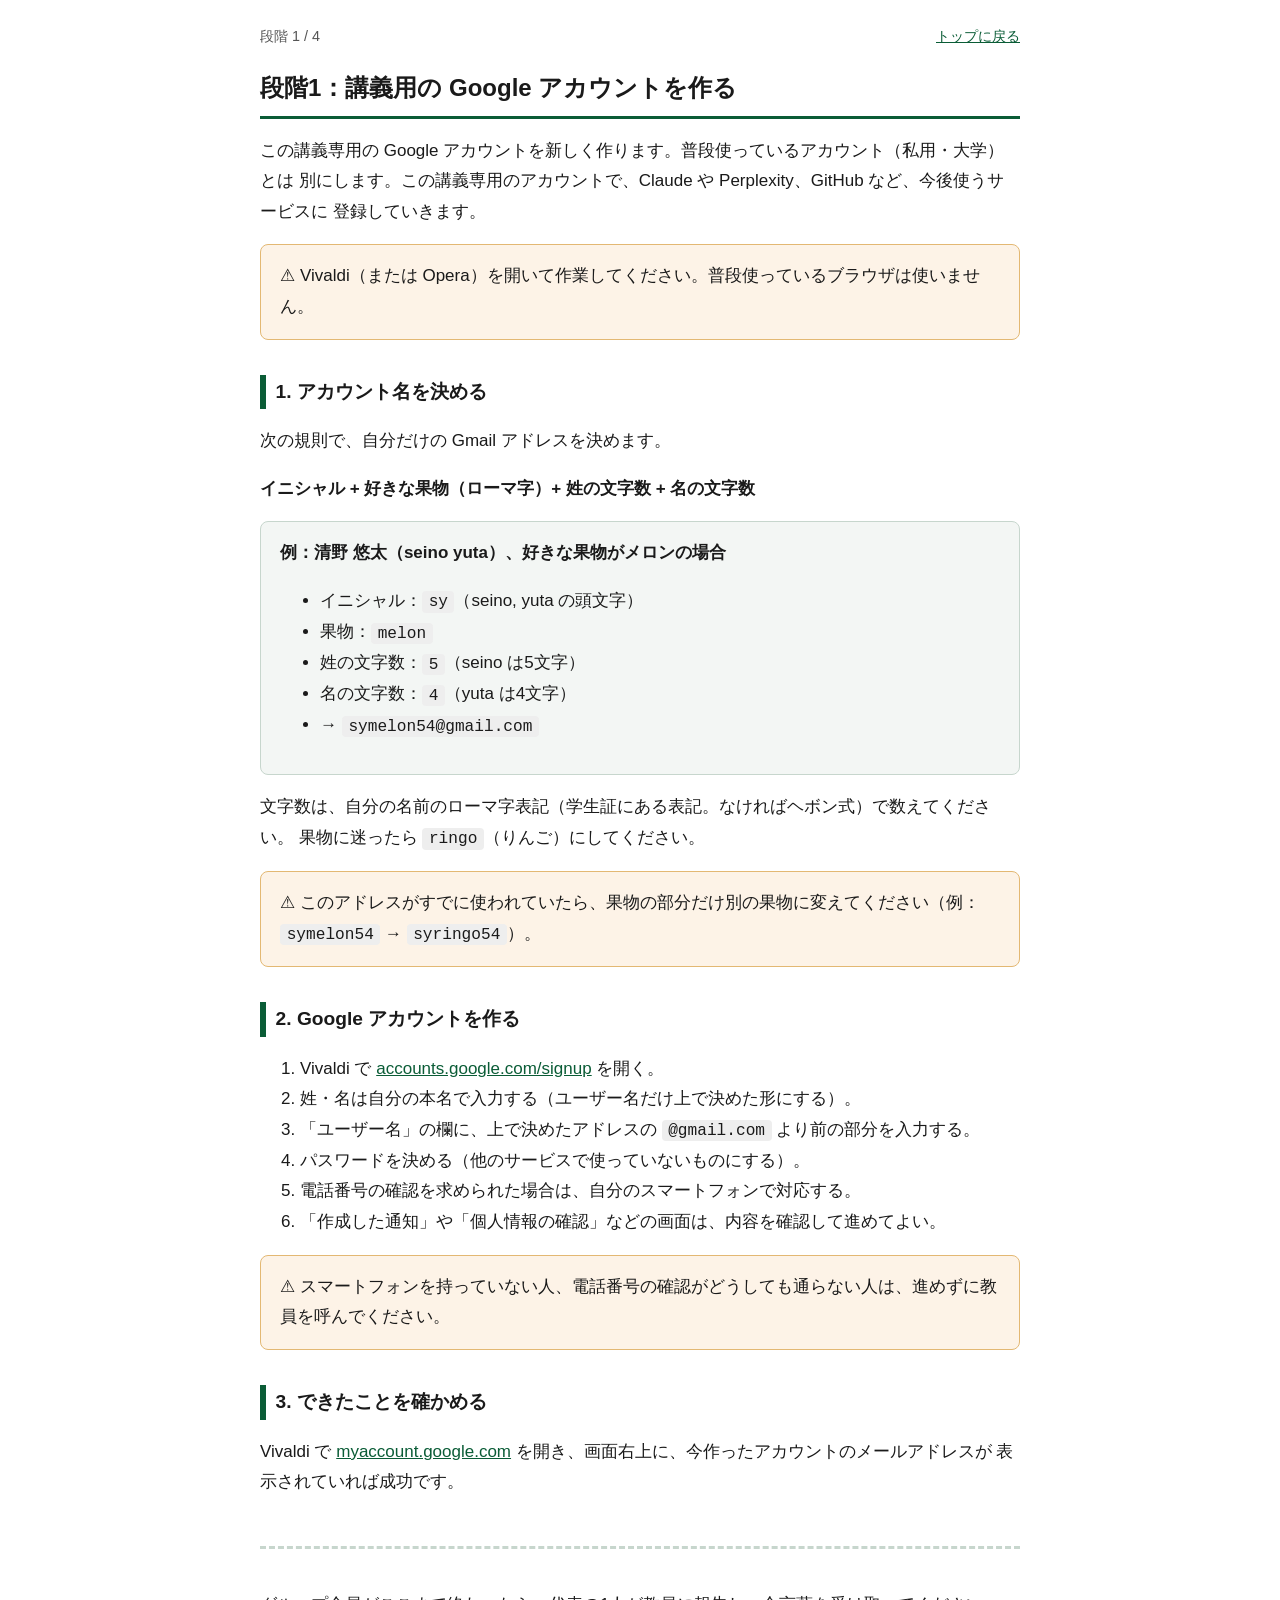
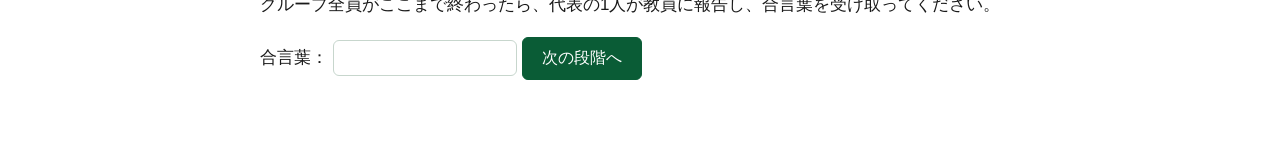
==== stage1.html @ 74d896f0 "第1回の手順書を作る Co-Authored-By: Claude Sonnet 5 <noreply@anthropic.com>" ====
<!DOCTYPE html>
<html lang="ja">
<head>
<meta charset="utf-8">
<meta name="viewport" content="width=device-width, initial-scale=1">
<title>段階1：講義用の Google アカウントを作る</title>
<link rel="stylesheet" href="common.css">
</head>
<body>

<div class="stage-nav"><span>段階 1 / 4</span><span><a href="index.html">トップに戻る</a></span></div>

<h1>段階1：講義用の Google アカウントを作る</h1>

<p>この講義専用の Google アカウントを新しく作ります。普段使っているアカウント（私用・大学）とは
別にします。この講義専用のアカウントで、Claude や Perplexity、GitHub など、今後使うサービスに
登録していきます。</p>

<div class="warn">
Vivaldi（または Opera）を開いて作業してください。普段使っているブラウザは使いません。
</div>

<h2>1. アカウント名を決める</h2>

<p>次の規則で、自分だけの Gmail アドレスを決めます。</p>

<p><strong>イニシャル + 好きな果物（ローマ字）+ 姓の文字数 + 名の文字数</strong></p>

<div class="step">
<div class="step-title">例：清野 悠太（seino yuta）、好きな果物がメロンの場合</div>
<ul>
  <li>イニシャル：<code>sy</code>（seino, yuta の頭文字）</li>
  <li>果物：<code>melon</code></li>
  <li>姓の文字数：<code>5</code>（seino は5文字）</li>
  <li>名の文字数：<code>4</code>（yuta は4文字）</li>
  <li>→ <code>symelon54@gmail.com</code></li>
</ul>
</div>

<p>文字数は、自分の名前のローマ字表記（学生証にある表記。なければヘボン式）で数えてください。
果物に迷ったら <code>ringo</code>（りんご）にしてください。</p>

<div class="warn">
このアドレスがすでに使われていたら、果物の部分だけ別の果物に変えてください（例：<code>symelon54</code>
→ <code>syringo54</code>）。
</div>

<h2>2. Google アカウントを作る</h2>

<ol>
  <li>Vivaldi で <a href="https://accounts.google.com/signup" target="_blank" rel="noopener">
    accounts.google.com/signup</a> を開く。</li>
  <li>姓・名は自分の本名で入力する（ユーザー名だけ上で決めた形にする）。</li>
  <li>「ユーザー名」の欄に、上で決めたアドレスの <code>@gmail.com</code> より前の部分を入力する。</li>
  <li>パスワードを決める（他のサービスで使っていないものにする）。</li>
  <li>電話番号の確認を求められた場合は、自分のスマートフォンで対応する。</li>
  <li>「作成した通知」や「個人情報の確認」などの画面は、内容を確認して進めてよい。</li>
</ol>

<div class="warn">
スマートフォンを持っていない人、電話番号の確認がどうしても通らない人は、進めずに教員を呼んでください。
</div>

<h2>3. できたことを確かめる</h2>

<p>Vivaldi で <a href="https://myaccount.google.com/" target="_blank" rel="noopener">
myaccount.google.com</a> を開き、画面右上に、今作ったアカウントのメールアドレスが
表示されていれば成功です。</p>

<div class="gate">
<p>グループ全員がここまで終わったら、代表の1人が教員に報告し、合言葉を受け取ってください。</p>
<form id="gate-form">
  <label for="gate-input">合言葉：</label>
  <input type="text" id="gate-input" autocomplete="off">
  <button type="submit">次の段階へ</button>
</form>
<p id="gate-message"></p>
</div>

<script src="gate.js"></script>
<script>
  setupGate("1cbe93b936a4bd4d40c2224462023917cd77c962376feb9128d9e569c9856aaf", "stage2.html");
</script>

</body>
</html>
---- common.css ----
:root {
  color-scheme: light;
  --fg: #1a1a1a;
  --bg: #ffffff;
  --accent: #0a5c36;
  --box-bg: #f3f6f4;
  --box-border: #c7d6cd;
  --warn-bg: #fdf3e7;
  --warn-border: #e3b873;
}

body {
  font-family: "Hiragino Sans", "Noto Sans JP", "Helvetica Neue", Arial, sans-serif;
  color: var(--fg);
  background: var(--bg);
  max-width: 760px;
  margin: 0 auto;
  padding: 1.5rem 1.25rem 4rem;
  line-height: 1.8;
  font-size: 17px;
}

h1 { font-size: 1.5rem; border-bottom: 3px solid var(--accent); padding-bottom: 0.4rem; }
h2 { font-size: 1.2rem; margin-top: 2.2rem; border-left: 6px solid var(--accent); padding-left: 0.6rem; }

.stage-nav {
  display: flex;
  justify-content: space-between;
  font-size: 0.9rem;
  color: #555;
  margin-bottom: 1rem;
}

.step {
  background: var(--box-bg);
  border: 1px solid var(--box-border);
  border-radius: 8px;
  padding: 1rem 1.2rem;
  margin: 1rem 0;
}

.step > .step-title {
  font-weight: bold;
  margin-bottom: 0.4rem;
}

.warn {
  background: var(--warn-bg);
  border: 1px solid var(--warn-border);
  border-radius: 8px;
  padding: 1rem 1.2rem;
  margin: 1rem 0;
}

.warn::before { content: "⚠ "; }

code, kbd {
  background: #eee;
  border-radius: 4px;
  padding: 0.1em 0.4em;
  font-size: 0.95em;
}

pre {
  background: #1e1e1e;
  color: #eee;
  border-radius: 8px;
  padding: 1rem;
  overflow-x: auto;
}

pre code { background: none; padding: 0; }

a { color: var(--accent); }

button {
  font-size: 1rem;
  padding: 0.6rem 1.2rem;
  border-radius: 6px;
  border: 1px solid var(--accent);
  background: var(--accent);
  color: white;
  cursor: pointer;
}

button:disabled { opacity: 0.5; cursor: default; }

.gate {
  margin-top: 3rem;
  border-top: 3px dashed var(--box-border);
  padding-top: 1.5rem;
}

.gate input[type="text"] {
  font-size: 1rem;
  padding: 0.5rem 0.7rem;
  border: 1px solid var(--box-border);
  border-radius: 6px;
  width: 10rem;
}

#gate-message { margin-top: 0.6rem; font-weight: bold; }
#gate-message.ok { color: var(--accent); }
#gate-message.ng { color: #b4262b; }
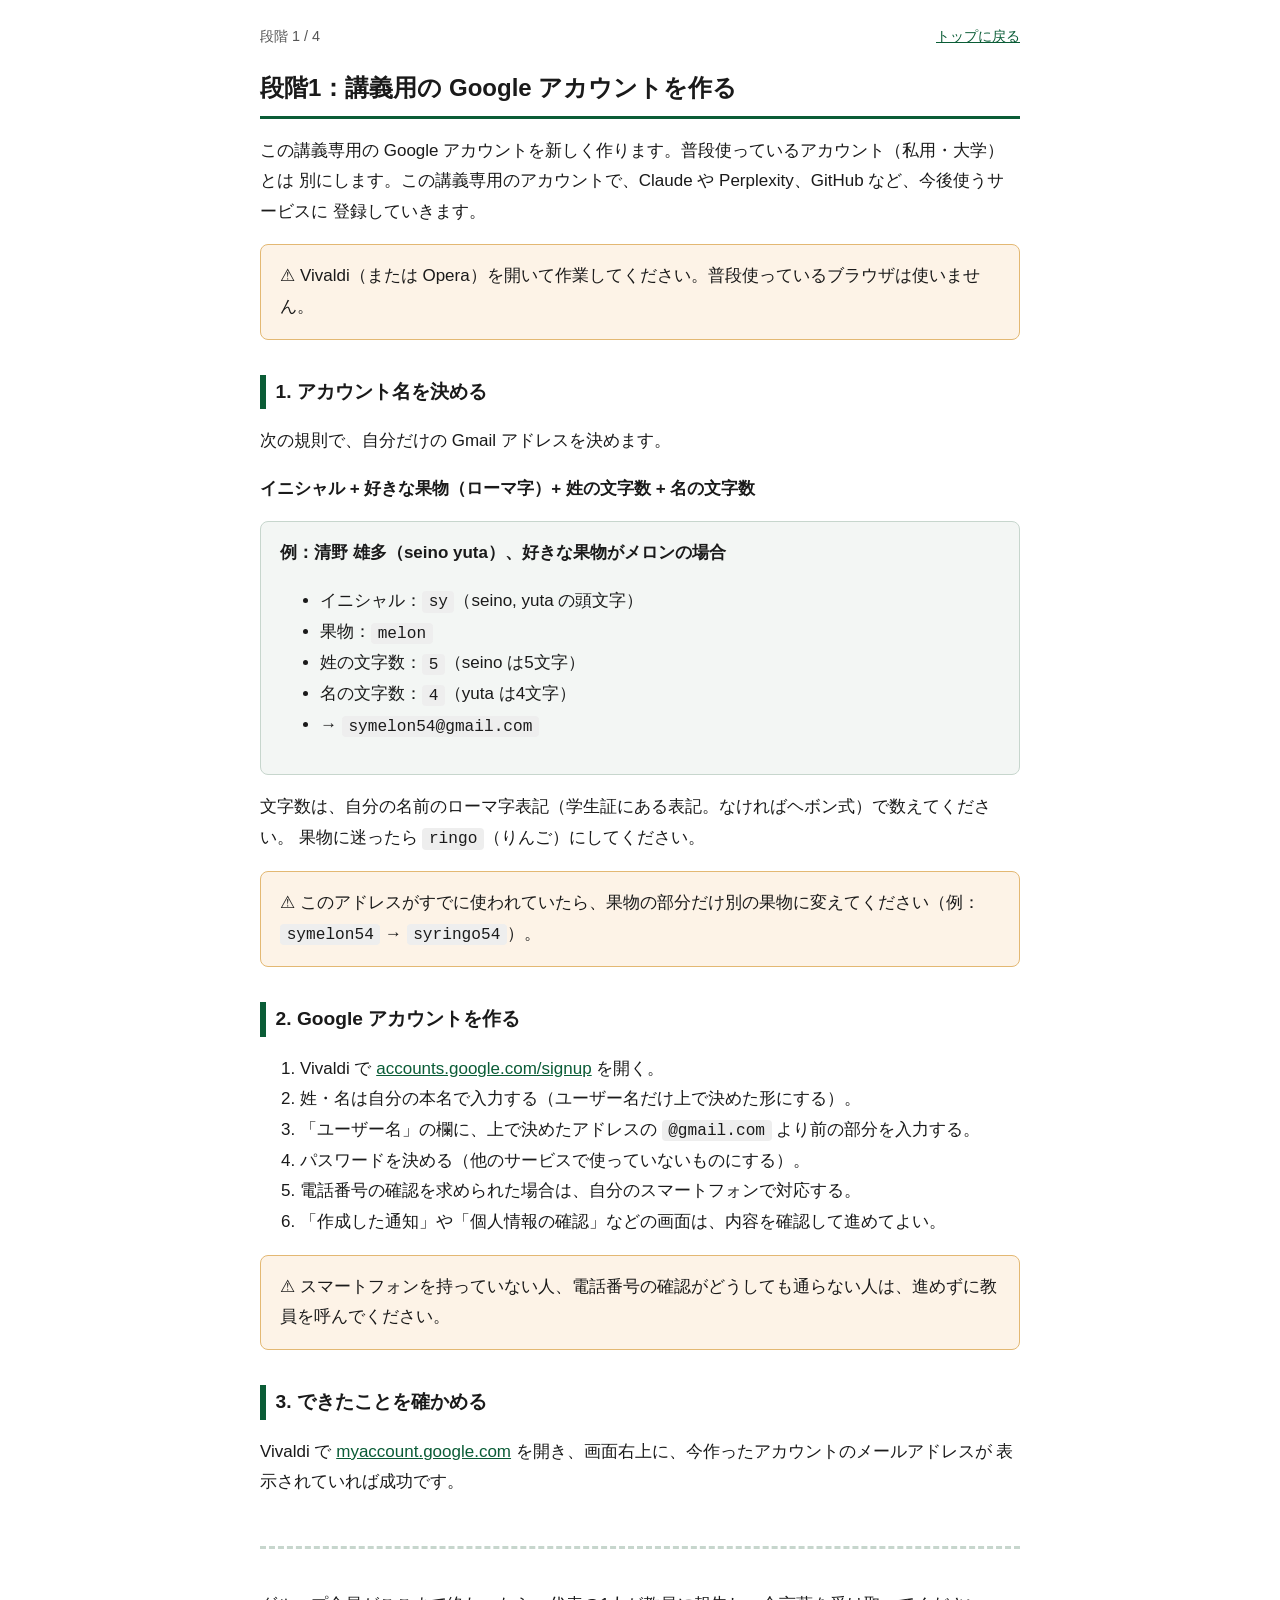
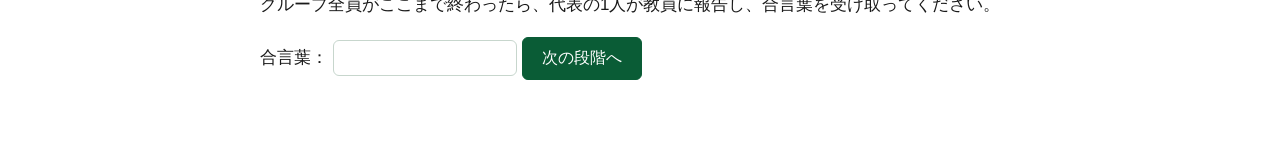
==== commit 01ce3cb6: "教員の氏名の誤字を直す Co-Authored-By: Claude Sonnet 5 <noreply@anthropic.com>" ====
--- a/stage1.html
+++ b/stage1.html
@@ -27,7 +27,7 @@
 <p><strong>イニシャル + 好きな果物（ローマ字）+ 姓の文字数 + 名の文字数</strong></p>
 
 <div class="step">
-<div class="step-title">例：清野 悠太（seino yuta）、好きな果物がメロンの場合</div>
+<div class="step-title">例：清野 雄多（seino yuta）、好きな果物がメロンの場合</div>
 <ul>
   <li>イニシャル：<code>sy</code>（seino, yuta の頭文字）</li>
   <li>果物：<code>melon</code></li>
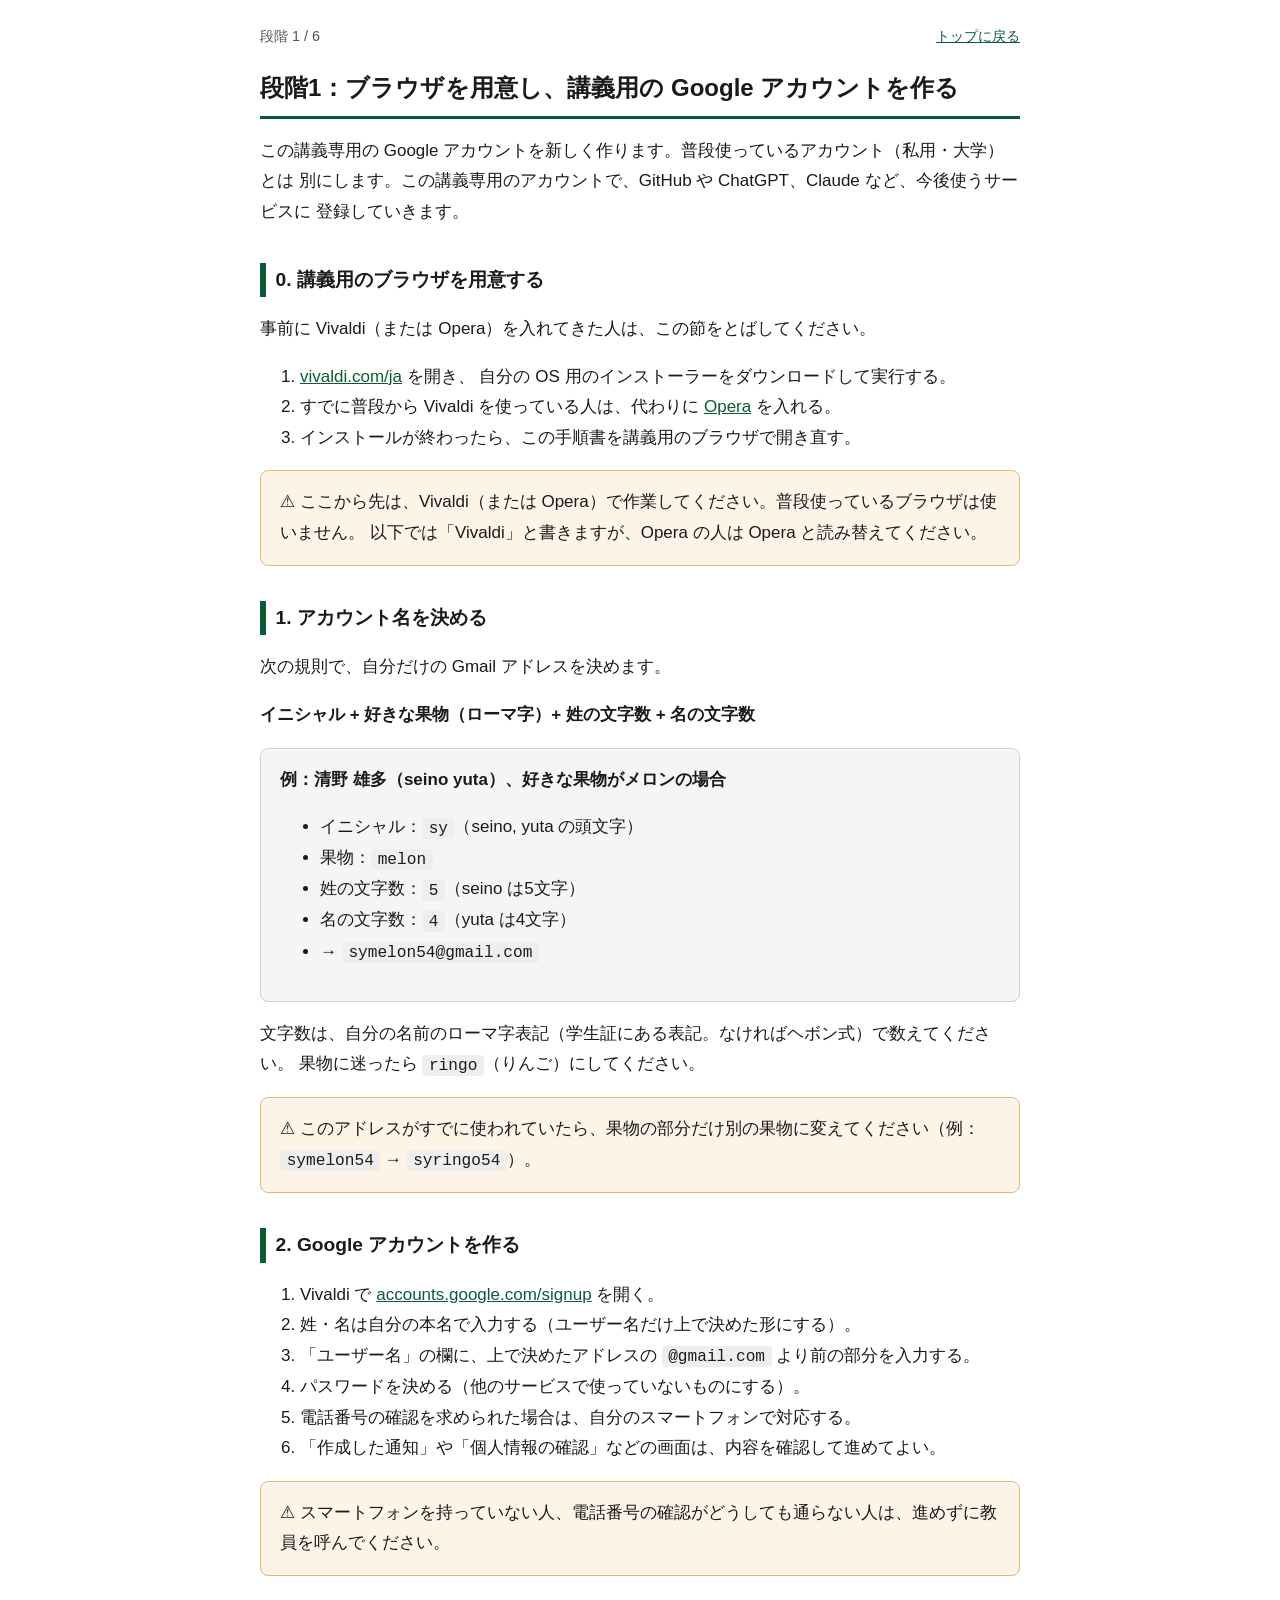
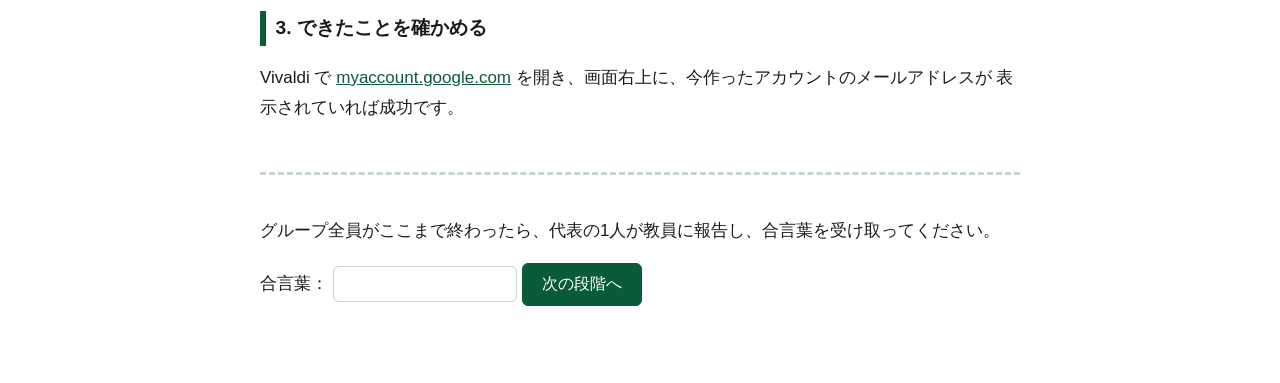
==== commit b5639a11: "第1回の手順書を 6 段階にし、生成AI・拡張機能・アバターの段階と注意点を加える Co-Authored-By: Claude Opus 5.5 <noreply@anthropic.com>" ====
--- a/stage1.html
+++ b/stage1.html
@@ -3,21 +3,34 @@
 <head>
 <meta charset="utf-8">
 <meta name="viewport" content="width=device-width, initial-scale=1">
-<title>段階1：講義用の Google アカウントを作る</title>
+<title>段階1：ブラウザを用意し、講義用の Google アカウントを作る</title>
 <link rel="stylesheet" href="common.css">
 </head>
 <body>
 
-<div class="stage-nav"><span>段階 1 / 4</span><span><a href="index.html">トップに戻る</a></span></div>
+<div class="stage-nav"><span>段階 1 / 6</span><span><a href="index.html">トップに戻る</a></span></div>
 
-<h1>段階1：講義用の Google アカウントを作る</h1>
+<h1>段階1：ブラウザを用意し、講義用の Google アカウントを作る</h1>
 
 <p>この講義専用の Google アカウントを新しく作ります。普段使っているアカウント（私用・大学）とは
-別にします。この講義専用のアカウントで、Claude や Perplexity、GitHub など、今後使うサービスに
+別にします。この講義専用のアカウントで、GitHub や ChatGPT、Claude など、今後使うサービスに
 登録していきます。</p>
 
+<h2>0. 講義用のブラウザを用意する</h2>
+
+<p>事前に Vivaldi（または Opera）を入れてきた人は、この節をとばしてください。</p>
+
+<ol>
+  <li><a href="https://vivaldi.com/ja/" target="_blank" rel="noopener">vivaldi.com/ja</a> を開き、
+    自分の OS 用のインストーラーをダウンロードして実行する。</li>
+  <li>すでに普段から Vivaldi を使っている人は、代わりに
+    <a href="https://www.opera.com/ja" target="_blank" rel="noopener">Opera</a> を入れる。</li>
+  <li>インストールが終わったら、この手順書を講義用のブラウザで開き直す。</li>
+</ol>
+
 <div class="warn">
-Vivaldi（または Opera）を開いて作業してください。普段使っているブラウザは使いません。
+ここから先は、Vivaldi（または Opera）で作業してください。普段使っているブラウザは使いません。
+以下では「Vivaldi」と書きますが、Opera の人は Opera と読み替えてください。
 </div>
 
 <h2>1. アカウント名を決める</h2>
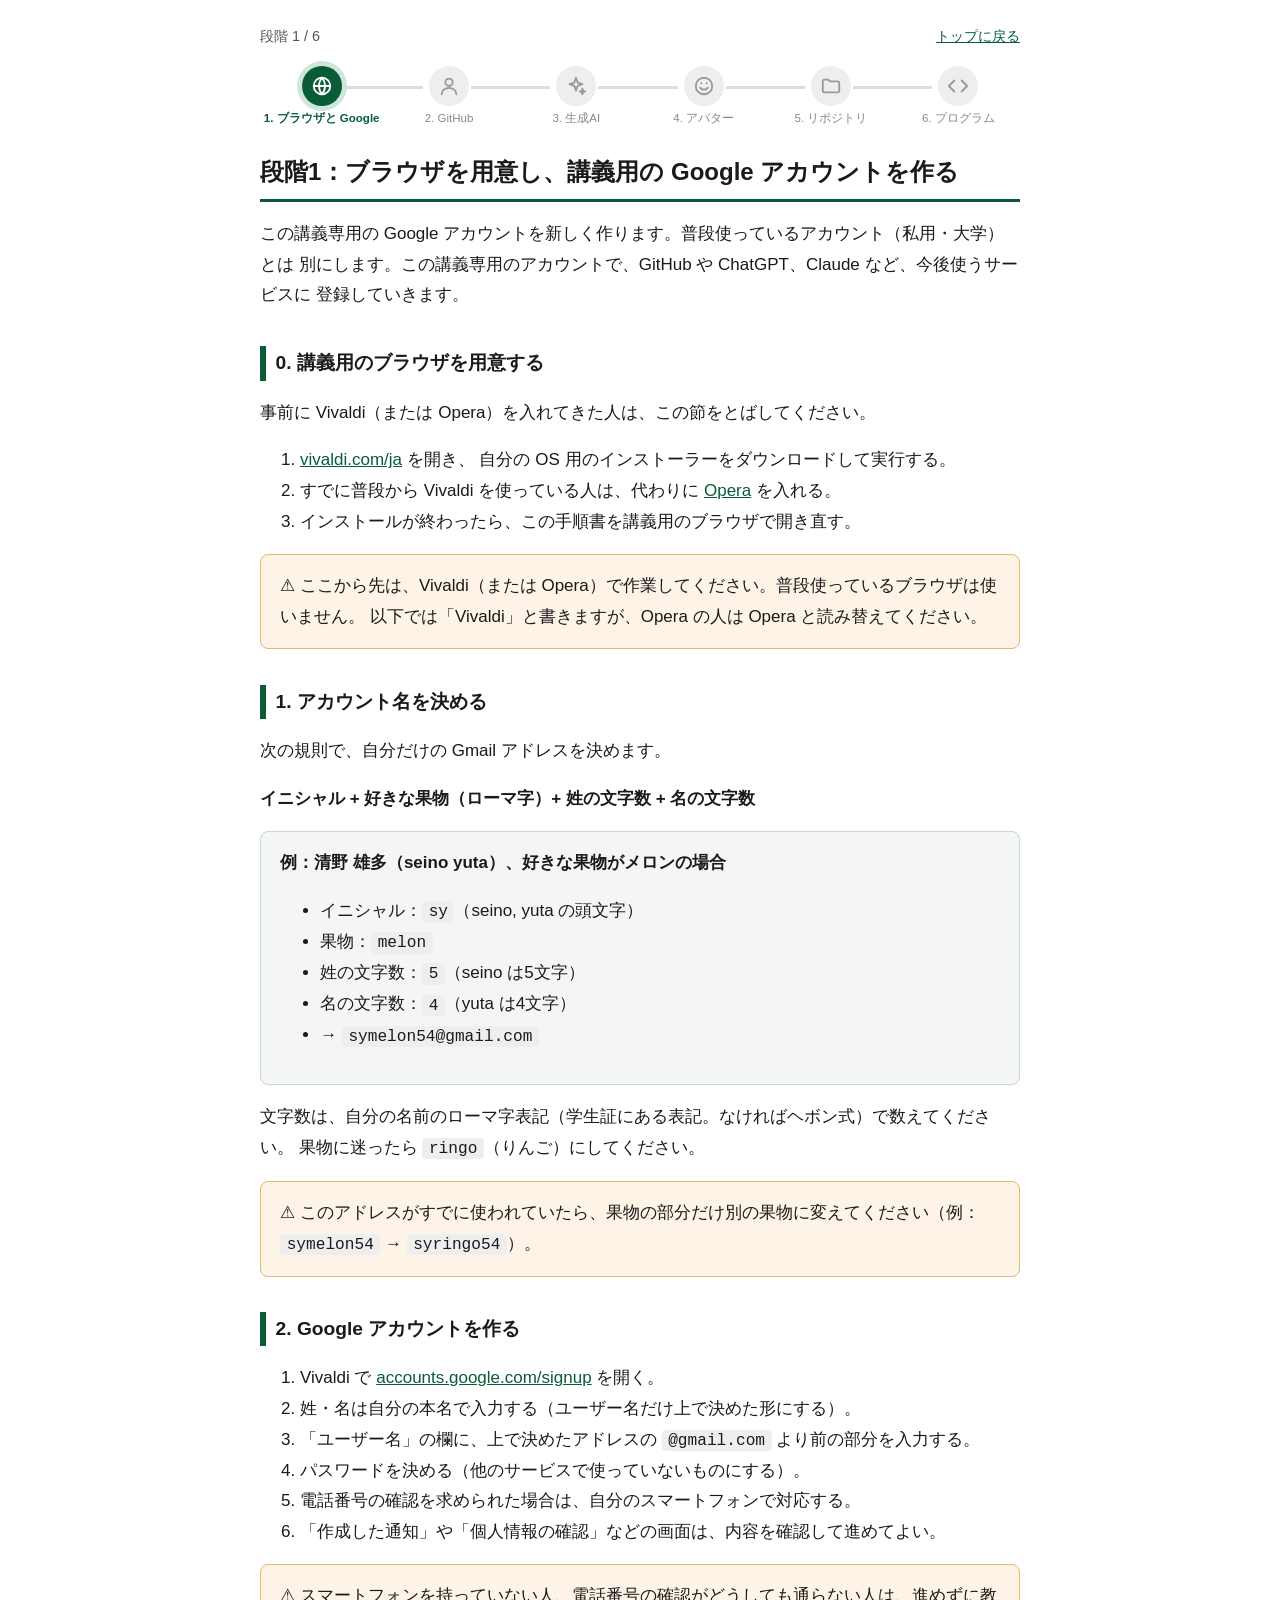
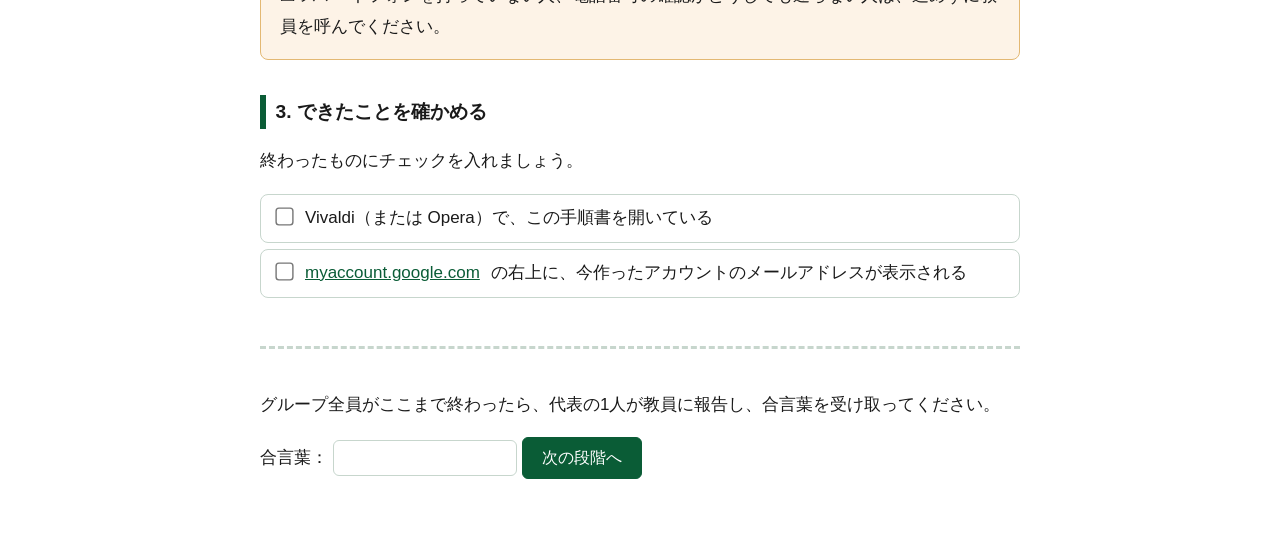
==== commit 877696bb: "手順書に段階の進み具合・チェックリスト・合格時の紙吹雪を加える Co-Authored-By: Claude Opus 5.5 <noreply@anthropic.com>" ====
--- a/stage1.html
+++ b/stage1.html
@@ -6,7 +6,7 @@
 <title>段階1：ブラウザを用意し、講義用の Google アカウントを作る</title>
 <link rel="stylesheet" href="common.css">
 </head>
-<body>
+<body data-stage="1">
 
 <div class="stage-nav"><span>段階 1 / 6</span><span><a href="index.html">トップに戻る</a></span></div>
 
@@ -76,9 +76,12 @@
 
 <h2>3. できたことを確かめる</h2>
 
-<p>Vivaldi で <a href="https://myaccount.google.com/" target="_blank" rel="noopener">
-myaccount.google.com</a> を開き、画面右上に、今作ったアカウントのメールアドレスが
-表示されていれば成功です。</p>
+<p>終わったものにチェックを入れましょう。</p>
+
+<ul class="check" data-key="stage1">
+  <li>Vivaldi（または Opera）で、この手順書を開いている</li>
+  <li><a href="https://myaccount.google.com/" target="_blank" rel="noopener">myaccount.google.com</a> の右上に、今作ったアカウントのメールアドレスが表示される</li>
+</ul>
 
 <div class="gate">
 <p>グループ全員がここまで終わったら、代表の1人が教員に報告し、合言葉を受け取ってください。</p>
@@ -90,6 +93,7 @@
 <p id="gate-message"></p>
 </div>
 
+<script src="ui.js"></script>
 <script src="gate.js"></script>
 <script>
   setupGate("1cbe93b936a4bd4d40c2224462023917cd77c962376feb9128d9e569c9856aaf", "stage2.html");
--- a/common.css
+++ b/common.css
@@ -99,6 +99,128 @@
   width: 10rem;
 }
 
+pre .t-ok { color: #4ec96b; }
+pre .t-ng { color: #ff6b6b; font-weight: bold; }
+pre .t-dim { color: #888; }
+pre .t-fix { background: #5a1d1d; outline: 2px solid #ff6b6b; display: inline-block; width: 100%; }
+pre .t-tag { color: #ffd166; font-weight: bold; }
+
+table.judge {
+  border-collapse: collapse;
+  margin: 1rem 0;
+  width: 100%;
+  font-size: 0.95rem;
+}
+table.judge th, table.judge td {
+  border: 1px solid var(--box-border);
+  padding: 0.35rem 0.6rem;
+  text-align: center;
+}
+table.judge th { background: var(--box-bg); }
+table.judge tr.bad td { background: #fde8e8; }
+table.judge td.no { color: #b4262b; font-weight: bold; }
+
+.flow { margin: 1rem 0; }
+.flow .q {
+  background: var(--box-bg);
+  border: 2px solid var(--accent);
+  border-radius: 8px;
+  padding: 0.5rem 0.8rem;
+  font-weight: bold;
+}
+.flow .branch {
+  margin: 0.3rem 0 0.3rem 1.6rem;
+  padding-left: 1rem;
+  border-left: 3px solid var(--box-border);
+}
+.flow .ans {
+  display: inline-block;
+  border-radius: 6px;
+  padding: 0.1rem 0.6rem;
+  font-weight: bold;
+}
+.flow .yes-leap { background: #e3f4e8; color: var(--accent); }
+.flow .not-leap { background: #eee; color: #444; }
+.flow .missing { outline: 3px dashed #b4262b; outline-offset: 4px; border-radius: 8px; }
+.flow .missing-note { color: #b4262b; font-weight: bold; font-size: 0.9rem; }
+
+ol.progress {
+  list-style: none;
+  display: flex;
+  padding: 0;
+  margin: 0.5rem 0 1.5rem;
+  gap: 0.25rem;
+}
+ol.progress li {
+  flex: 1;
+  display: flex;
+  flex-direction: column;
+  align-items: center;
+  text-align: center;
+  font-size: 0.72rem;
+  line-height: 1.3;
+  color: #888;
+  position: relative;
+}
+ol.progress li:not(:last-child)::after {
+  content: "";
+  position: absolute;
+  top: 20px;
+  left: calc(50% + 22px);
+  right: calc(-50% + 22px);
+  height: 3px;
+  background: #ddd;
+}
+ol.progress li.done:not(:last-child)::after { background: #4ec96b; }
+ol.progress .dot {
+  width: 40px;
+  height: 40px;
+  border-radius: 50%;
+  display: flex;
+  align-items: center;
+  justify-content: center;
+  background: #eee;
+  color: #999;
+  margin-bottom: 0.3rem;
+}
+ol.progress li.done .dot { background: #4ec96b; color: white; }
+ol.progress li.done { color: var(--accent); }
+ol.progress li.now .dot {
+  background: var(--accent);
+  color: white;
+  box-shadow: 0 0 0 5px #cfe6da;
+  animation: pulse 2s ease-in-out infinite;
+}
+ol.progress li.now { color: var(--accent); font-weight: bold; }
+@keyframes pulse { 50% { box-shadow: 0 0 0 9px #e3f0e9; } }
+
+ul.check { list-style: none; padding-left: 0; }
+ul.check li {
+  border: 1px solid var(--box-border);
+  border-radius: 8px;
+  margin: 0.4rem 0;
+  transition: background 0.2s;
+}
+ul.check li label { display: flex; gap: 0.7rem; align-items: baseline; padding: 0.5rem 0.8rem; cursor: pointer; }
+ul.check li input { transform: scale(1.4); accent-color: var(--accent); flex-shrink: 0; }
+ul.check li.checked { background: #e3f4e8; }
+.check-done { display: none; font-weight: bold; color: var(--accent); }
+ul.check.all-done + .check-done { display: block; }
+
+.confetti {
+  position: fixed;
+  top: -12px;
+  width: 9px;
+  height: 14px;
+  border-radius: 2px;
+  z-index: 10;
+  pointer-events: none;
+  animation: fall 1.5s ease-in forwards;
+}
+@keyframes fall {
+  to { transform: translate(var(--drift), 105vh) rotate(var(--spin)); opacity: 0.6; }
+}
+
 #gate-message { margin-top: 0.6rem; font-weight: bold; }
 #gate-message.ok { color: var(--accent); }
 #gate-message.ng { color: #b4262b; }
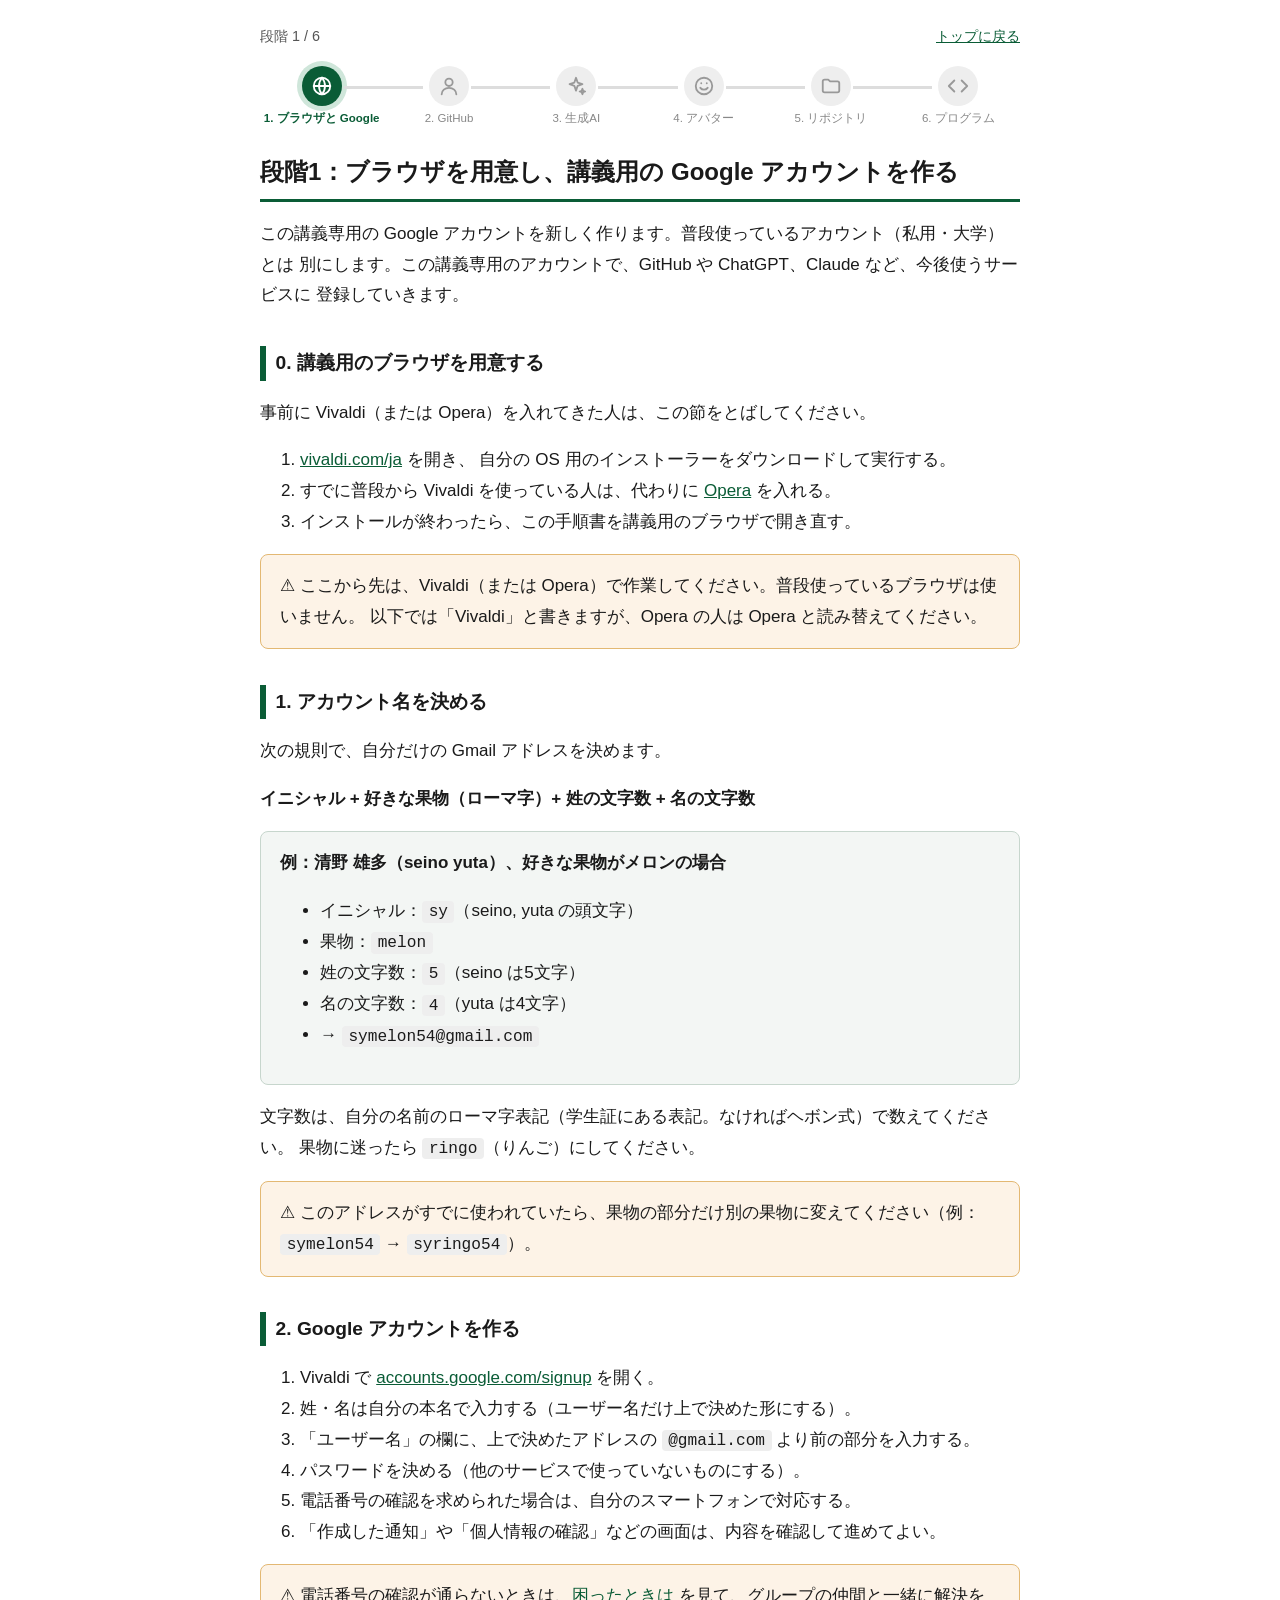
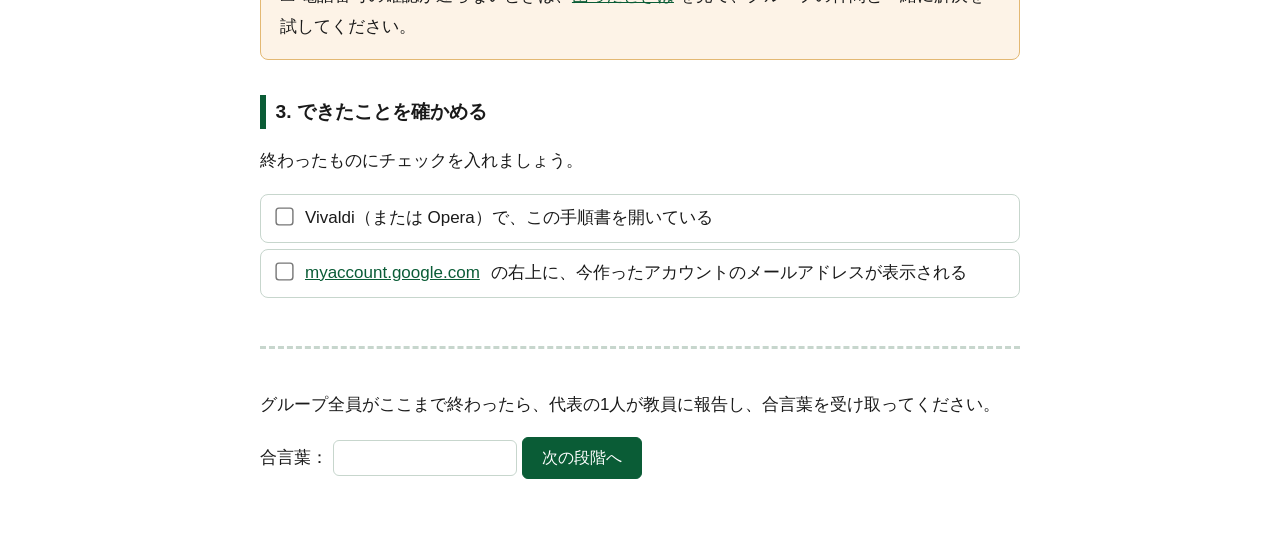
==== commit 254e862c: "困ったときの解決先をグループと生成AIにし、変更の同期ボタンの説明を加える Co-Authored-By: Claude Opus 5.5 <noreply@anthropic.com>" ====
--- a/stage1.html
+++ b/stage1.html
@@ -71,7 +71,7 @@
 </ol>
 
 <div class="warn">
-スマートフォンを持っていない人、電話番号の確認がどうしても通らない人は、進めずに教員を呼んでください。
+電話番号の確認が通らないときは、<a href="troubleshooting.html">困ったときは</a> を見て、グループの仲間と一緒に解決を試してください。
 </div>
 
 <h2>3. できたことを確かめる</h2>
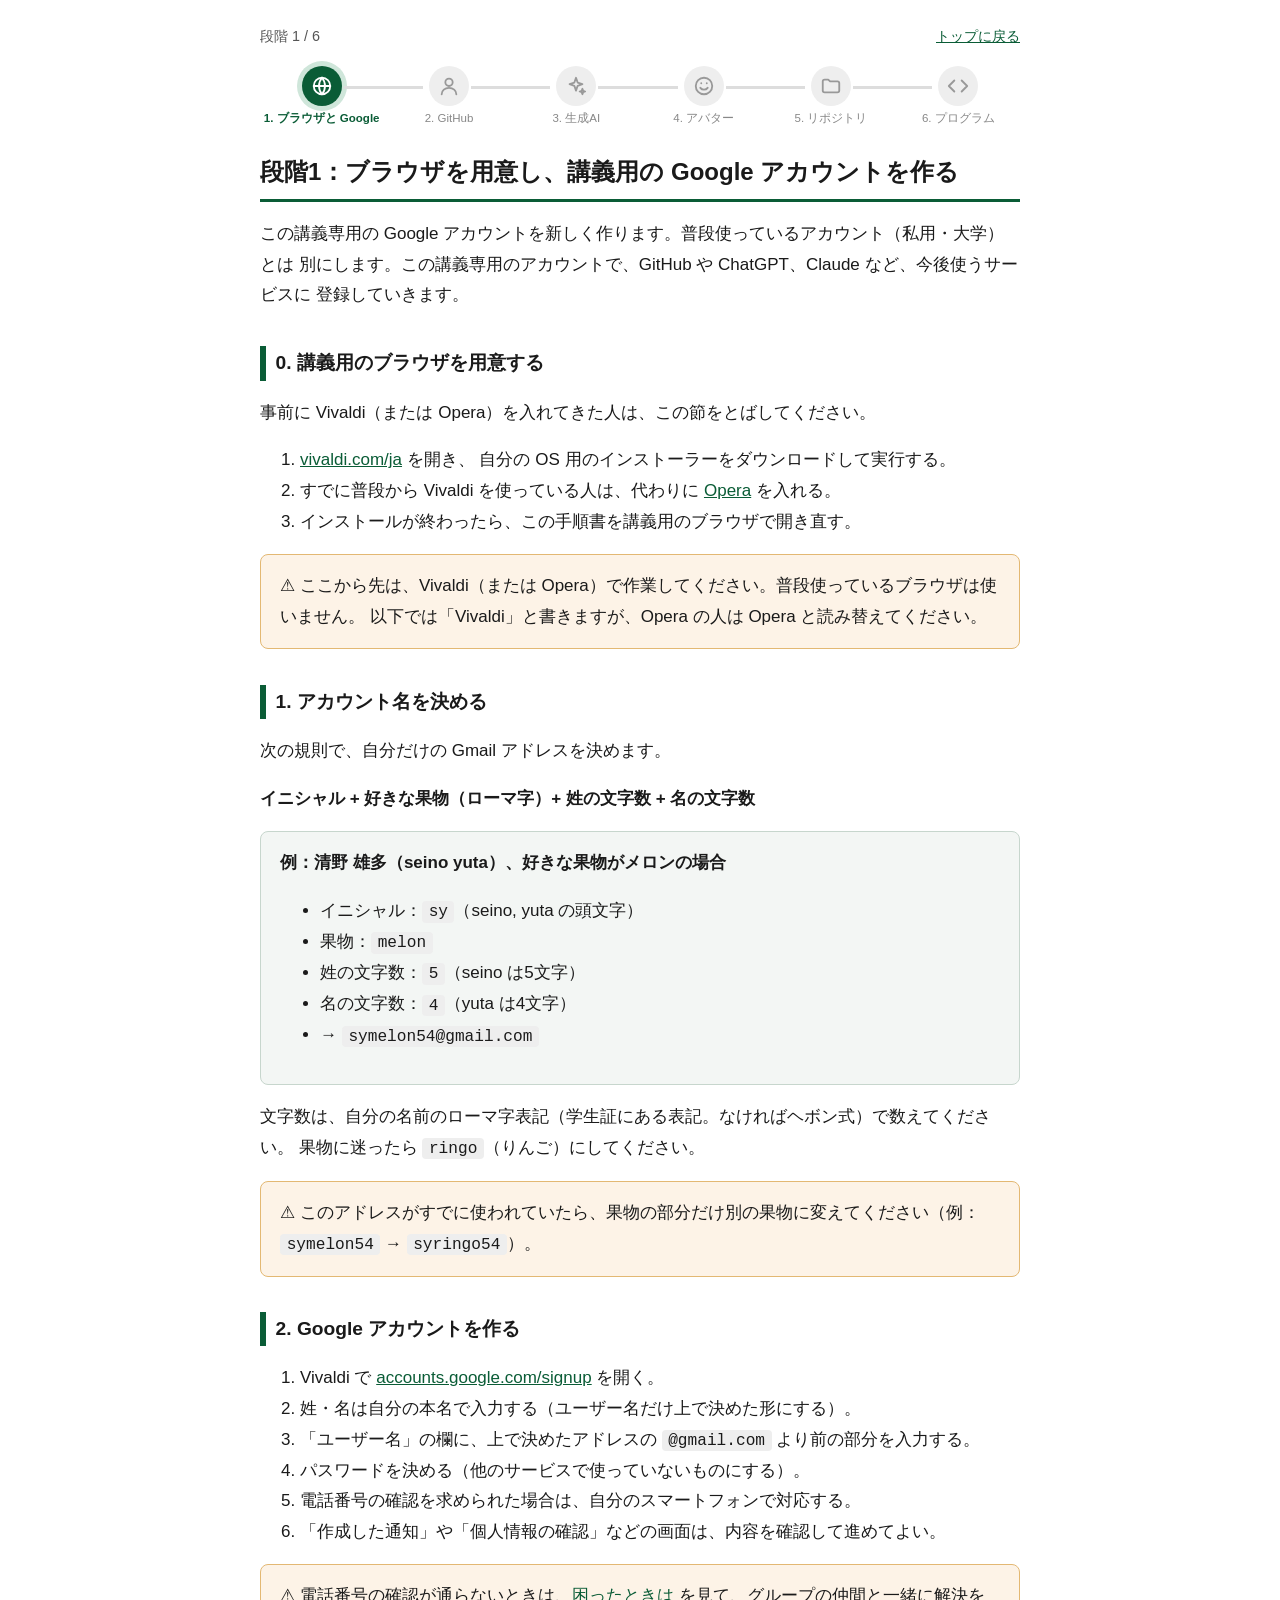
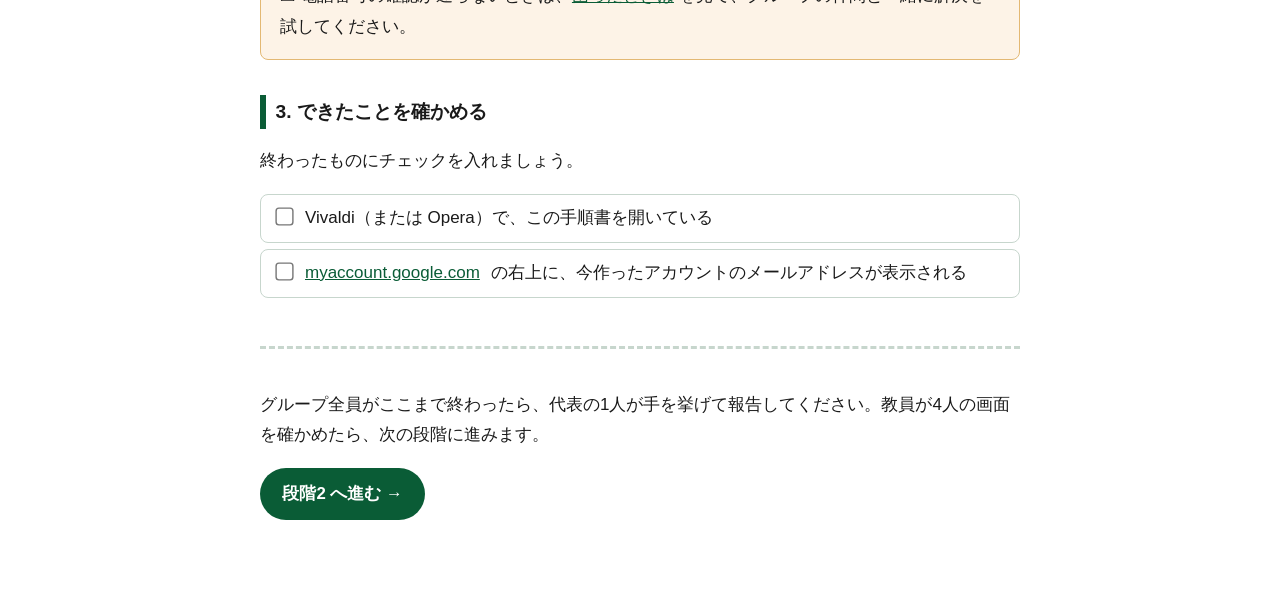
==== commit efade8dd: "報告制のページに差し替える Co-Authored-By: Claude Opus 5.5 <noreply@anthropic.com>" ====
--- a/stage1.html
+++ b/stage1.html
@@ -84,20 +84,11 @@
 </ul>
 
 <div class="gate">
-<p>グループ全員がここまで終わったら、代表の1人が教員に報告し、合言葉を受け取ってください。</p>
-<form id="gate-form">
-  <label for="gate-input">合言葉：</label>
-  <input type="text" id="gate-input" autocomplete="off">
-  <button type="submit">次の段階へ</button>
-</form>
-<p id="gate-message"></p>
+<p>グループ全員がここまで終わったら、代表の1人が手を挙げて報告してください。教員が4人の画面を確かめたら、次の段階に進みます。</p>
+<p><a class="next" href="stage2.html">段階2 へ進む →</a></p>
 </div>
 
 <script src="ui.js"></script>
-<script src="gate.js"></script>
-<script>
-  setupGate("1cbe93b936a4bd4d40c2224462023917cd77c962376feb9128d9e569c9856aaf", "stage2.html");
-</script>
 
 </body>
 </html>
--- a/common.css
+++ b/common.css
@@ -91,14 +91,6 @@
   padding-top: 1.5rem;
 }
 
-.gate input[type="text"] {
-  font-size: 1rem;
-  padding: 0.5rem 0.7rem;
-  border: 1px solid var(--box-border);
-  border-radius: 6px;
-  width: 10rem;
-}
-
 pre .t-ok { color: #4ec96b; }
 pre .t-ng { color: #ff6b6b; font-weight: bold; }
 pre .t-dim { color: #888; }
@@ -143,6 +135,18 @@
 .flow .not-leap { background: #eee; color: #444; }
 .flow .missing { outline: 3px dashed #b4262b; outline-offset: 4px; border-radius: 8px; }
 .flow .missing-note { color: #b4262b; font-weight: bold; font-size: 0.9rem; }
+
+a.next {
+  display: inline-block;
+  font-size: 1.05rem;
+  font-weight: bold;
+  padding: 0.7rem 1.4rem;
+  border-radius: 999px;
+  background: var(--accent);
+  color: white;
+  text-decoration: none;
+}
+a.next:hover { filter: brightness(1.15); }
 
 ol.progress {
   list-style: none;
@@ -221,6 +225,3 @@
   to { transform: translate(var(--drift), 105vh) rotate(var(--spin)); opacity: 0.6; }
 }
 
-#gate-message { margin-top: 0.6rem; font-weight: bold; }
-#gate-message.ok { color: var(--accent); }
-#gate-message.ng { color: #b4262b; }
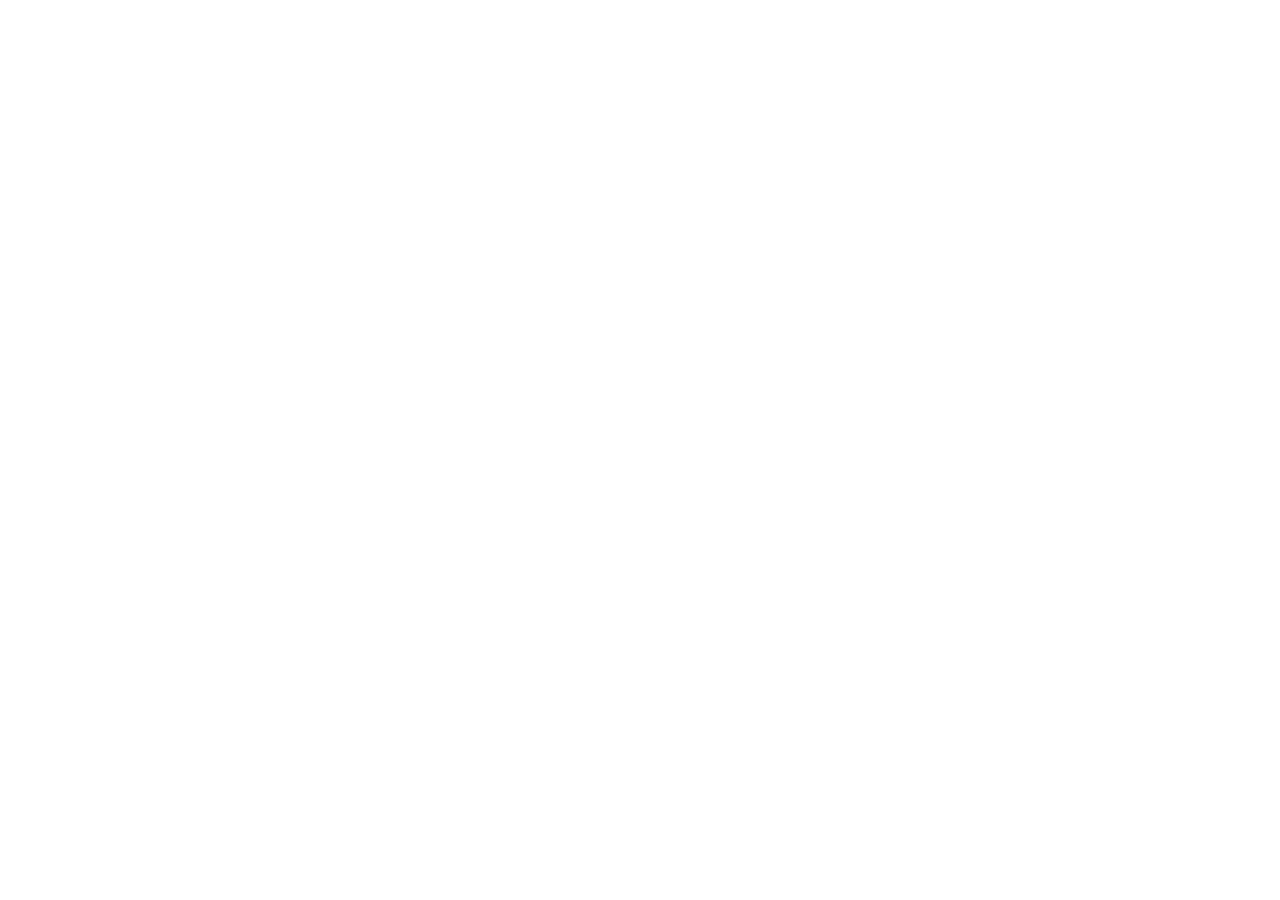
==== commit f4be5630: "手順書の公開先を Cloudflare に移したので、各ページを新しい URL への案内に替える Co-Authored-By: Claude Opus 5.5 <noreply@anthropic." ====
--- a/stage1.html
+++ b/stage1.html
@@ -3,92 +3,12 @@
 <head>
 <meta charset="utf-8">
 <meta name="viewport" content="width=device-width, initial-scale=1">
-<title>段階1：ブラウザを用意し、講義用の Google アカウントを作る</title>
-<link rel="stylesheet" href="common.css">
+<meta http-equiv="refresh" content="0; url=https://pp2026-guide.practical-programming.workers.dev/stage1">
+<link rel="canonical" href="https://pp2026-guide.practical-programming.workers.dev/stage1">
+<title>手順書は移転しました</title>
 </head>
-<body data-stage="1">
-
-<div class="stage-nav"><span>段階 1 / 6</span><span><a href="index.html">トップに戻る</a></span></div>
-
-<h1>段階1：ブラウザを用意し、講義用の Google アカウントを作る</h1>
-
-<p>この講義専用の Google アカウントを新しく作ります。普段使っているアカウント（私用・大学）とは
-別にします。この講義専用のアカウントで、GitHub や ChatGPT、Claude など、今後使うサービスに
-登録していきます。</p>
-
-<h2>0. 講義用のブラウザを用意する</h2>
-
-<p>事前に Vivaldi（または Opera）を入れてきた人は、この節をとばしてください。</p>
-
-<ol>
-  <li><a href="https://vivaldi.com/ja/" target="_blank" rel="noopener">vivaldi.com/ja</a> を開き、
-    自分の OS 用のインストーラーをダウンロードして実行する。</li>
-  <li>すでに普段から Vivaldi を使っている人は、代わりに
-    <a href="https://www.opera.com/ja" target="_blank" rel="noopener">Opera</a> を入れる。</li>
-  <li>インストールが終わったら、この手順書を講義用のブラウザで開き直す。</li>
-</ol>
-
-<div class="warn">
-ここから先は、Vivaldi（または Opera）で作業してください。普段使っているブラウザは使いません。
-以下では「Vivaldi」と書きますが、Opera の人は Opera と読み替えてください。
-</div>
-
-<h2>1. アカウント名を決める</h2>
-
-<p>次の規則で、自分だけの Gmail アドレスを決めます。</p>
-
-<p><strong>イニシャル + 好きな果物（ローマ字）+ 姓の文字数 + 名の文字数</strong></p>
-
-<div class="step">
-<div class="step-title">例：清野 雄多（seino yuta）、好きな果物がメロンの場合</div>
-<ul>
-  <li>イニシャル：<code>sy</code>（seino, yuta の頭文字）</li>
-  <li>果物：<code>melon</code></li>
-  <li>姓の文字数：<code>5</code>（seino は5文字）</li>
-  <li>名の文字数：<code>4</code>（yuta は4文字）</li>
-  <li>→ <code>symelon54@gmail.com</code></li>
-</ul>
-</div>
-
-<p>文字数は、自分の名前のローマ字表記（学生証にある表記。なければヘボン式）で数えてください。
-果物に迷ったら <code>ringo</code>（りんご）にしてください。</p>
-
-<div class="warn">
-このアドレスがすでに使われていたら、果物の部分だけ別の果物に変えてください（例：<code>symelon54</code>
-→ <code>syringo54</code>）。
-</div>
-
-<h2>2. Google アカウントを作る</h2>
-
-<ol>
-  <li>Vivaldi で <a href="https://accounts.google.com/signup" target="_blank" rel="noopener">
-    accounts.google.com/signup</a> を開く。</li>
-  <li>姓・名は自分の本名で入力する（ユーザー名だけ上で決めた形にする）。</li>
-  <li>「ユーザー名」の欄に、上で決めたアドレスの <code>@gmail.com</code> より前の部分を入力する。</li>
-  <li>パスワードを決める（他のサービスで使っていないものにする）。</li>
-  <li>電話番号の確認を求められた場合は、自分のスマートフォンで対応する。</li>
-  <li>「作成した通知」や「個人情報の確認」などの画面は、内容を確認して進めてよい。</li>
-</ol>
-
-<div class="warn">
-電話番号の確認が通らないときは、<a href="troubleshooting.html">困ったときは</a> を見て、グループの仲間と一緒に解決を試してください。
-</div>
-
-<h2>3. できたことを確かめる</h2>
-
-<p>終わったものにチェックを入れましょう。</p>
-
-<ul class="check" data-key="stage1">
-  <li>Vivaldi（または Opera）で、この手順書を開いている</li>
-  <li><a href="https://myaccount.google.com/" target="_blank" rel="noopener">myaccount.google.com</a> の右上に、今作ったアカウントのメールアドレスが表示される</li>
-</ul>
-
-<div class="gate">
-<p>グループ全員がここまで終わったら、代表の1人が手を挙げて報告してください。教員が4人の画面を確かめたら、次の段階に進みます。</p>
-<p><a class="next" href="stage2.html">段階2 へ進む →</a></p>
-</div>
-
-<script src="ui.js"></script>
-
+<body>
+<p>手順書は次の場所に移りました。自動で移らない場合は、リンクを開いてください。</p>
+<p><a href="https://pp2026-guide.practical-programming.workers.dev/stage1">https://pp2026-guide.practical-programming.workers.dev/stage1</a></p>
 </body>
 </html>
